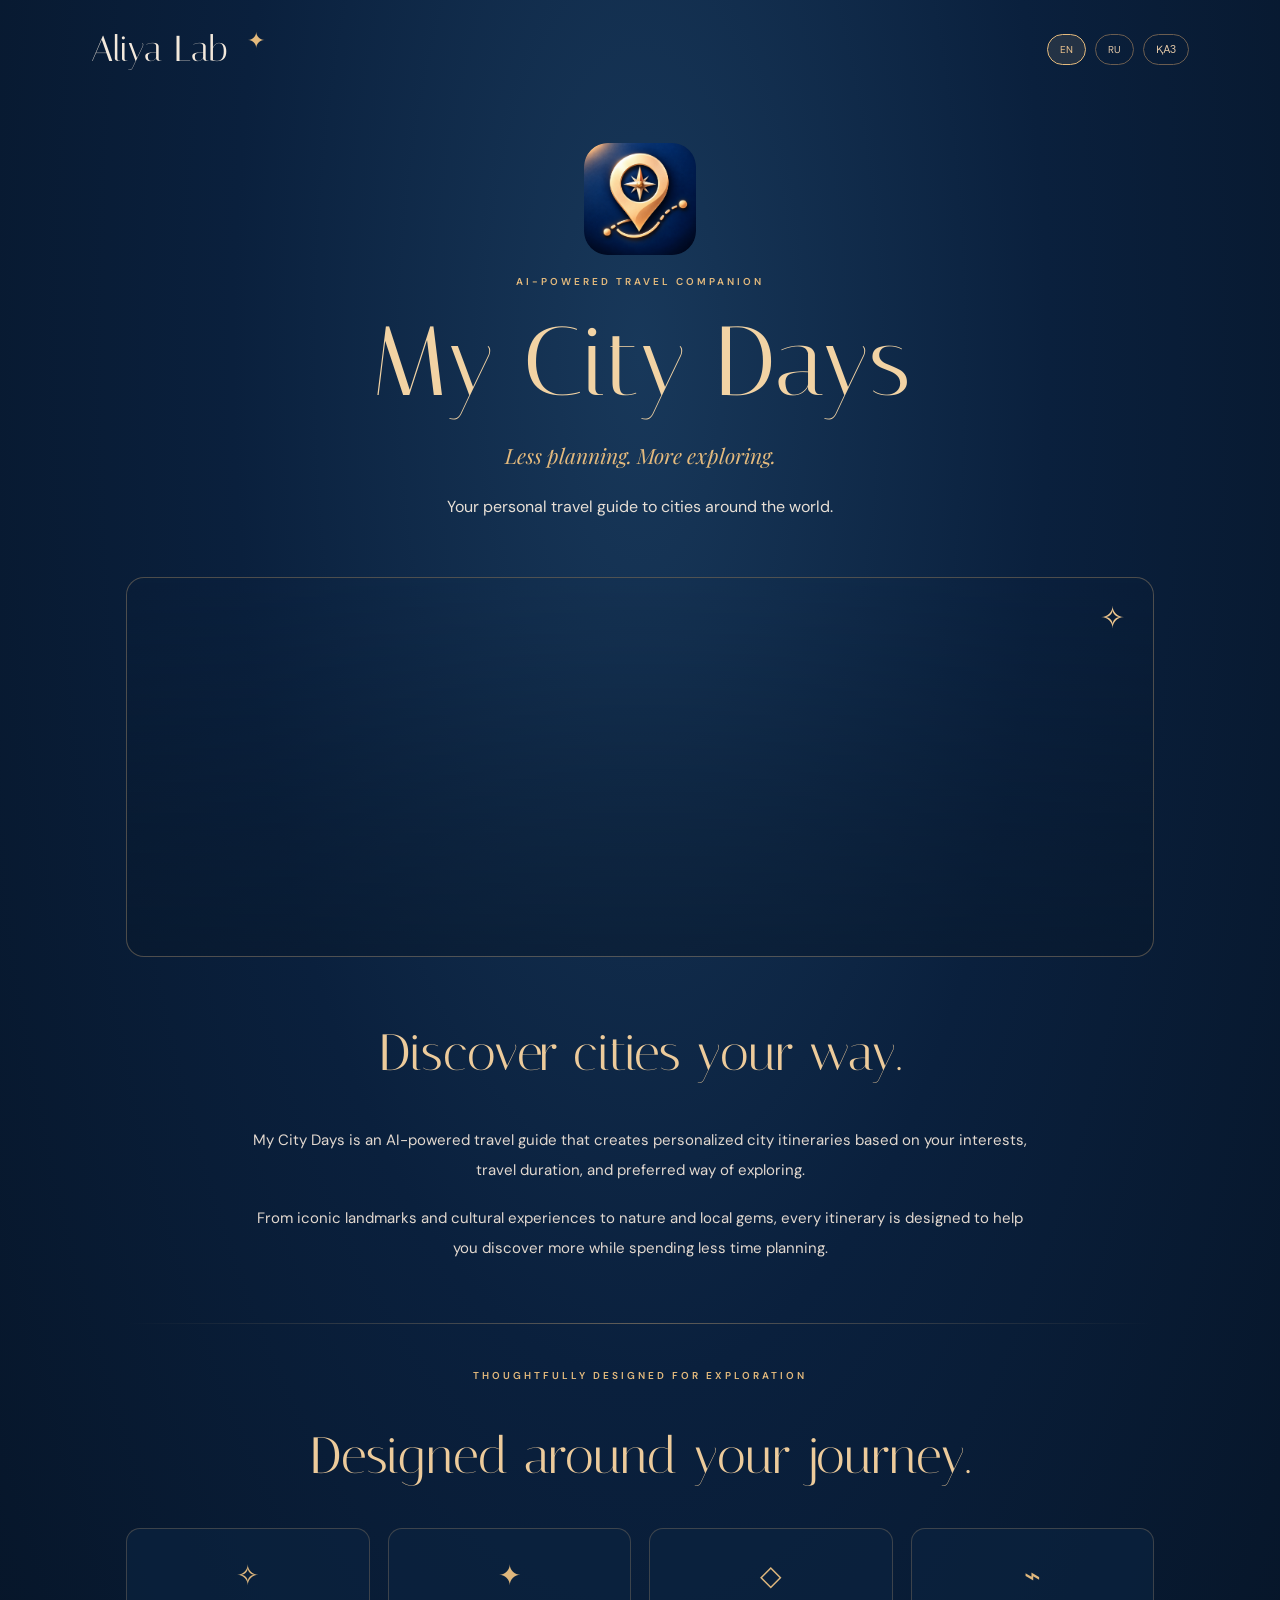
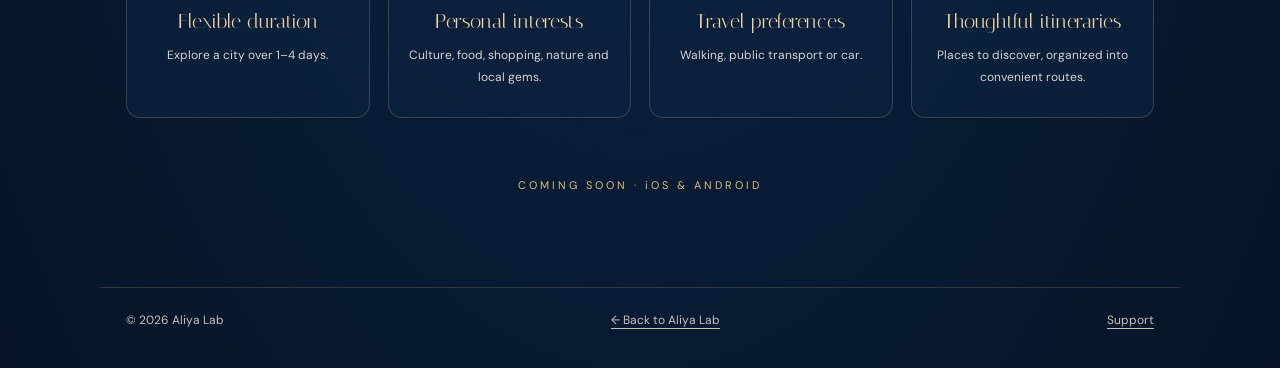
==== my-city-days.html @ 2dbbb1a2 "Add files via upload" ====
<!doctype html>
<html lang="en">
<head>
<meta charset="utf-8"><meta name="viewport" content="width=device-width,initial-scale=1">
<meta name="theme-color" content="#07182e">
<meta name="description" content="My City Days — AI-powered personalized travel guides to cities around the world. Less planning. More exploring.">
<title>My City Days — Aliya Lab</title>
<link rel="preconnect" href="https://fonts.googleapis.com"><link rel="preconnect" href="https://fonts.gstatic.com" crossorigin>
<link href="https://fonts.googleapis.com/css2?family=DM+Sans:wght@400;500;600&family=Italiana&family=Playfair+Display:ital,wght@0,400;1,400&display=swap" rel="stylesheet">
<link rel="stylesheet" href="styles.css">
<style>
body{background:#07182e;color:#f3e9dc}.mcd-shell{min-height:100vh;background:radial-gradient(ellipse at 50% 18%,#18385a 0%,#0a203d 45%,#061426 100%)}
.mcd-nav{max-width:1150px;margin:auto;padding:28px 26px;display:flex;align-items:center;justify-content:space-between;gap:20px}.mcd-nav .brand{font:36px 'Italiana',Georgia,serif}.mcd-nav .brand span{color:#e4ba7d}.mcd-nav .languages{display:flex;gap:9px}.mcd-nav button{color:#e4c8a7;background:transparent;border:1px solid #6b5d50;border-radius:20px;padding:8px 12px;cursor:pointer}.mcd-nav button[aria-pressed=true]{border-color:#e4ba7d;background:#d8b47d20}
.mcd-content{max-width:1080px;margin:auto;padding:25px 26px 95px}.mcd-hero{text-align:center;padding:20px 0 55px}.mcd-logo{display:block;width:112px;height:112px;object-fit:contain;margin:0 auto 20px;border-radius:24px}.mcd-eyebrow{font:600 10px 'DM Sans',sans-serif;letter-spacing:3px;color:#e4ba7d;text-transform:uppercase}.mcd-hero h1{font:clamp(54px,8vw,98px) 'Italiana',Georgia,serif;color:#f2d3a4;margin:16px 0 5px}.mcd-tagline{font:italic 21px 'Playfair Display',Georgia,serif;color:#e4ba7d}.mcd-subtitle{font-size:16px;color:#e7dfd6;line-height:1.8;margin:24px auto 0;max-width:650px}
.mcd-photo{height:clamp(230px,35vw,380px);border:1px solid #b69a7166;border-radius:18px;overflow:hidden;position:relative;background:linear-gradient(0deg,#08182b80,#0b203b10),url('https://images.unsplash.com/photo-1500534623283-312aade485b7?auto=format&fit=crop&w=1800&q=85') center 52%/cover no-repeat}.mcd-photo:after{content:'✧';position:absolute;right:28px;top:20px;color:#f1c88f;font-size:30px}
.mcd-intro{max-width:780px;margin:65px auto 60px;text-align:center}.mcd-intro h2,.mcd-features h2{font:clamp(34px,4vw,52px) 'Italiana',Georgia,serif;color:#edcb9b;font-weight:400}.mcd-intro p{font-size:15px;line-height:2;color:#e2d8cf;margin:18px 0}.mcd-rule{height:1px;background:linear-gradient(90deg,transparent,#c4a37577,transparent);margin:30px 0 45px}.mcd-features{text-align:center}.mcd-feature-grid{display:grid;grid-template-columns:repeat(4,minmax(0,1fr));gap:18px;margin-top:35px}.mcd-feature{border:1px solid #b99c714a;background:#0b2340aa;border-radius:14px;padding:28px 17px;min-height:190px}.mcd-symbol{color:#dfb77d;font-size:28px;margin-bottom:15px}.mcd-feature h3{font:20px 'Italiana',Georgia,serif;color:#f2d1a1;margin:0 0 12px}.mcd-feature p{font-size:12px;line-height:1.8;color:#d8d1cc;margin:0}.mcd-soon{text-align:center;color:#e4ba7d;font-size:11px;letter-spacing:3px;margin:60px 0 0}.mcd-footer{border-top:1px solid #b99c713c;max-width:1080px;margin:auto;padding:24px 26px 40px;display:flex;gap:18px;justify-content:space-between;flex-wrap:wrap;color:#c9bfb5;font-size:12px}.mcd-footer a{text-decoration:underline;text-underline-offset:4px}
@media(max-width:800px){.mcd-feature-grid{grid-template-columns:repeat(2,minmax(0,1fr))}}@media(max-width:520px){.mcd-nav .brand{font-size:30px}.mcd-nav{padding:20px 17px}.mcd-nav button{padding:7px 9px;font-size:11px}.mcd-content{padding:16px 18px 65px}.mcd-hero{padding-bottom:35px}.mcd-photo{height:240px}.mcd-intro{margin:42px auto}.mcd-feature-grid{gap:12px}.mcd-feature{padding:22px 12px}.mcd-feature h3{font-size:18px}.mcd-logo{width:90px;height:90px}}
</style>
</head>
<body><div class="mcd-shell">
<header class="mcd-nav"><a class="brand" href="index.html">Aliya Lab <span>✦</span></a><div class="languages" aria-label="Language"><button type="button" data-lang="en">EN</button><button type="button" data-lang="ru">RU</button><button type="button" data-lang="kk">ҚАЗ</button></div></header>
<main class="mcd-content">
<section class="mcd-hero"><img class="mcd-logo" src="my-city-days-logo.png" alt="My City Days official app logo"><p class="mcd-eyebrow" data-mcd="label">AI-Powered Travel Companion</p><h1>My City Days</h1><p class="mcd-tagline" data-mcd="tagline">Less planning. More exploring.</p><p class="mcd-subtitle" data-mcd="subtitle">Your personal travel guide to cities around the world.</p></section>
<div class="mcd-photo" role="img" aria-label="Atmospheric travel landscape"></div>
<section class="mcd-intro"><h2 data-mcd="discover">Discover cities your way.</h2><p data-mcd="intro1">My City Days is an AI-powered travel guide that creates personalized city itineraries based on your interests, travel duration, and preferred way of exploring.</p><p data-mcd="intro2">From iconic landmarks and cultural experiences to nature and local gems, every itinerary is designed to help you discover more while spending less time planning.</p></section>
<div class="mcd-rule"></div>
<section class="mcd-features"><p class="mcd-eyebrow" data-mcd="details">Thoughtfully designed for exploration</p><h2 data-mcd="designed">Designed around your journey.</h2><div class="mcd-feature-grid">
<div class="mcd-feature"><div class="mcd-symbol">✧</div><h3 data-mcd="f1">Flexible duration</h3><p data-mcd="f1d">Explore a city over 1–4 days.</p></div>
<div class="mcd-feature"><div class="mcd-symbol">✦</div><h3 data-mcd="f2">Personal interests</h3><p data-mcd="f2d">Culture, food, shopping, nature and local gems.</p></div>
<div class="mcd-feature"><div class="mcd-symbol">◇</div><h3 data-mcd="f3">Travel preferences</h3><p data-mcd="f3d">Walking, public transport or car.</p></div>
<div class="mcd-feature"><div class="mcd-symbol">⌁</div><h3 data-mcd="f4">Thoughtful itineraries</h3><p data-mcd="f4d">Places to discover, organized into convenient routes.</p></div>
</div></section><p class="mcd-soon" data-mcd="soon">COMING SOON · iOS & ANDROID</p>
</main><footer class="mcd-footer"><span>© 2026 Aliya Lab</span><a href="index.html" data-mcd="back">← Back to Aliya Lab</a><a href="support.html" data-mcd="support">Support</a></footer></div>
<script>
const mcdTranslations={
en:{label:'AI-Powered Travel Companion',tagline:'Less planning. More exploring.',subtitle:'Your personal travel guide to cities around the world.',discover:'Discover cities your way.',intro1:'My City Days is an AI-powered travel guide that creates personalized city itineraries based on your interests, travel duration, and preferred way of exploring.',intro2:'From iconic landmarks and cultural experiences to nature and local gems, every itinerary is designed to help you discover more while spending less time planning.',details:'Thoughtfully designed for exploration',designed:'Designed around your journey.',f1:'Flexible duration',f1d:'Explore a city over 1–4 days.',f2:'Personal interests',f2d:'Culture, food, shopping, nature and local gems.',f3:'Travel preferences',f3d:'Walking, public transport or car.',f4:'Thoughtful itineraries',f4d:'Places to discover, organized into convenient routes.',soon:'COMING SOON · iOS & ANDROID',back:'← Back to Aliya Lab',support:'Support'},
ru:{label:'ИИ-помощник для путешествий',tagline:'Меньше планирования. Больше открытий.',subtitle:'Ваш персональный путеводитель по городам мира.',discover:'Открывайте города по-своему.',intro1:'My City Days — путеводитель на основе искусственного интеллекта, который создаёт персональные маршруты с учётом ваших интересов, продолжительности поездки и предпочтительного способа передвижения.',intro2:'От знаменитых достопримечательностей и культурных мест до природы и любимых уголков местных жителей — каждый маршрут помогает увидеть больше и тратить меньше времени на планирование.',details:'Продумано для новых открытий',designed:'Путешествие по вашим правилам.',f1:'Гибкая продолжительность',f1d:'Маршруты на 1–4 дня.',f2:'Ваши интересы',f2d:'Культура, еда, шопинг, природа и локальные находки.',f3:'Способ передвижения',f3d:'Пешком, на общественном транспорте или автомобиле.',f4:'Продуманные маршруты',f4d:'Интересные места, объединённые в удобные маршруты.',soon:'СКОРО · iOS И ANDROID',back:'← Назад в Aliya Lab',support:'Поддержка'},
kk:{label:'Жасанды интеллектке негізделген саяхат көмекшісі',tagline:'Аз жоспарлау. Көбірек жаңалық ашу.',subtitle:'Әлем қалаларына арналған жеке саяхат нұсқаулығыңыз.',discover:'Қалаларды өз қалауыңызша ашыңыз.',intro1:'My City Days — қызығушылықтарыңызға, сапар ұзақтығына және қозғалу тәсіліне қарай жеке қала маршруттарын құрастыратын жасанды интеллектке негізделген саяхат нұсқаулығы.',intro2:'Танымал көрікті жерлер мен мәдени орындардан бастап табиғат пен жергілікті тұрғындар жақсы көретін ерекше мекендерге дейін — әр маршрут жоспарлауға аз уақыт жұмсап, көбірек әсер алуға көмектеседі.',details:'Жаңа әсерлер үшін ойластырылған',designed:'Саяхатыңызға бейімделген.',f1:'Икемді ұзақтық',f1d:'1–4 күндік қала маршруттары.',f2:'Жеке қызығушылықтар',f2d:'Мәдениет, тағам, сауда, табиғат және ерекше жерлер.',f3:'Қозғалу тәсілі',f3d:'Жаяу, қоғамдық көлікпен немесе автокөлікпен.',f4:'Ойластырылған маршруттар',f4d:'Көруге тұрарлық орындар ыңғайлы маршруттарға біріктіріледі.',soon:'ЖАҚЫНДА · iOS ЖӘНЕ ANDROID',back:'← Aliya Lab сайтына оралу',support:'Қолдау'}};
function mcdSetLanguage(lang){const d=mcdTranslations[lang]||mcdTranslations.en;document.documentElement.lang=lang;document.querySelectorAll('[data-mcd]').forEach(e=>{if(d[e.dataset.mcd])e.textContent=d[e.dataset.mcd]});document.querySelectorAll('[data-lang]').forEach(b=>b.setAttribute('aria-pressed',String(b.dataset.lang===lang)));try{localStorage.setItem('Aliya-language',lang)}catch(e){}}
document.querySelectorAll('[data-lang]').forEach(b=>b.addEventListener('click',()=>mcdSetLanguage(b.dataset.lang)));let lang='en';try{lang=localStorage.getItem('Aliya-language')||'en'}catch(e){}mcdSetLanguage(lang);
</script>
</body></html>
---- styles.css ----
*{box-sizing:border-box}html{scroll-behavior:smooth}body{margin:0;background:#071422;color:#eedac4;font-family:"DM Sans",sans-serif}a{color:inherit;text-decoration:none}button{font:inherit}.stage{min-height:100vh;background:radial-gradient(ellipse at 52% 54%,#1d3550 0%,#0b1a2b 50%,#061321 90%);position:relative;overflow:hidden}.stage:after{content:"";position:absolute;left:0;right:0;bottom:0;height:240px;background:linear-gradient(0deg,rgba(5,15,26,.25),rgba(5,15,26,.06)),url('ocean.jpg') center bottom/cover no-repeat;pointer-events:none;opacity:.85}.site-header,main,footer{position:relative;z-index:2}.site-header{max-width:1480px;margin:auto;padding:30px 5.4% 10px;display:flex;justify-content:space-between;align-items:center;gap:20px}.brand{font:42px 'Italiana',Georgia,serif;white-space:nowrap}.brand span{color:#d9aa77;font:22px Georgia,serif;vertical-align:top;padding-left:8px}.site-header nav{display:flex;gap:55px}.site-header nav a{font-size:14px;color:#e9d8c8}.header-right{display:flex;align-items:center;gap:19px}.header-right small{font-size:9px;letter-spacing:3px;line-height:1.8;color:#cbb7a7}.header-right i{font:28px Georgia;color:#e5b781;border-left:1px solid #8d7d72;padding-left:20px}.languages{display:flex;gap:7px}.languages button{background:transparent;border:0;color:#cdbfb5;cursor:pointer;font-size:10px;padding:5px}.languages button[aria-pressed=true]{color:#efc58f;border-bottom:1px solid #efc58f}.hero{position:relative;min-height:350px;display:grid;place-items:center;text-align:center;padding:60px 24px 35px}.hero-copy{position:relative;z-index:2}.eyebrow{font-size:10px;letter-spacing:4px;text-transform:uppercase;color:#d8ad81}.hero h1{font:clamp(43px,5.2vw,75px)/1.1 'Italiana',Georgia,serif;margin:22px auto 22px;max-width:950px}.hero h1 em{font-family:'Playfair Display',Georgia,serif;font-size:.78em;font-weight:400}.hero-lead{font-size:13px;letter-spacing:5px;color:#e0d3c9}.sky{position:absolute;inset:0;pointer-events:none;background-image:radial-gradient(#eed5b9 0.7px,transparent 1px),radial-gradient(#dfc6a9 0.6px,transparent 1px);background-size:157px 103px,227px 151px;background-position:12px 33px,86px 12px;opacity:.8}.moon{position:absolute;left:19%;top:0;width:135px;height:195px;border-left:2px solid #e7b779;border-radius:50%;transform:rotate(18deg);filter:drop-shadow(0 0 8px #e9a76b)}.star{position:absolute;color:#e9bd85;font:25px Georgia}.s1{left:12%;top:50%}.s2{left:75%;top:16%}.s3{right:10%;top:54%}.s4{right:22%;top:37%}.s5{left:36%;top:13%}.trail{position:absolute;right:6%;bottom:2%;width:35%;height:100px;border-top:1px solid #bb936f;border-radius:50%;transform:rotate(-14deg)}.projects{max-width:1480px;margin:auto;padding:20px 5.1% 100px}.project-grid{display:grid;grid-template-columns:repeat(3,minmax(0,1fr));gap:20px}.project-card{min-height:325px;border:1px solid rgba(231,202,175,.27);border-radius:15px;background:linear-gradient(130deg,rgba(6,20,33,.94),rgba(15,34,52,.8));display:flex;overflow:hidden;box-shadow:0 15px 40px rgba(0,0,0,.14)}.project-text{padding:34px 25px;flex:1;min-width:0;position:relative}.project-card .eyebrow{letter-spacing:3px;font-size:9px}.project-card h2{font:clamp(27px,2.7vw,42px) 'Italiana',Georgia,serif;margin:20px 0 9px}.tagline{font:17px Georgia,serif;color:#f2dac1}.desc{font-size:13px;line-height:1.8;color:#c3c5ca;margin-top:24px}.circle-link{display:grid;place-items:center;border:1px solid #d9a874;border-radius:50%;width:44px;height:44px;margin-top:20px}.visual{width:35%;margin:7px 7px 7px 0;border-radius:12px;display:flex;flex-direction:column;align-items:center;justify-content:center;background:radial-gradient(circle at 50% 24%,#c99b6d,#365b77 40%,#091b30 84%);text-align:center}.city-monogram{font:32px/1.08 'Italiana',Georgia,serif;color:#f8e3c9;text-shadow:0 2px 12px #071422}.city-monogram span{font-size:20px;letter-spacing:3px}.visual-caption{font-size:8px;text-transform:uppercase;letter-spacing:2px;margin-top:28px}.secret{background:linear-gradient(135deg,rgba(9,24,40,.94),rgba(29,52,71,.8))}.secret .tagline{color:#cdbfb4}.card-spark{position:absolute;bottom:25px;right:30px;font-size:54px;color:#c8a07b;opacity:.5}.about{max-width:760px;margin:20px auto 150px;text-align:center;padding:55px 25px;border-top:1px solid rgba(215,178,140,.28)}.about h2{font:44px 'Italiana',Georgia,serif}.about p:last-child{font-size:15px;line-height:1.8;color:#d0c5bf}footer{max-width:1480px;margin:auto;padding:20px 5.4% 35px;display:flex;justify-content:space-between;align-items:center;gap:20px;color:#d1c3b6;font-size:11px}footer div{display:flex;gap:18px}footer strong{font:28px 'Italiana',Georgia,serif;font-weight:400}a:hover{color:#f4c68d}a:focus-visible,button:focus-visible{outline:2px solid #edbd83;outline-offset:3px}@media(max-width:950px){.site-header nav{gap:18px}.header-right small,.header-right i{display:none}.project-grid{grid-template-columns:1fr}.project-card{min-height:230px}.visual{width:32%}.projects{padding-bottom:40px}.about{margin-bottom:100px}}@media(max-width:620px){.site-header{padding:24px 6%;flex-wrap:wrap}.brand{font-size:35px}.site-header nav{order:3;width:100%;justify-content:center;padding-top:15px}.hero{min-height:320px;padding:55px 20px}.hero h1{font-size:45px}.hero-lead{font-size:11px;letter-spacing:2px;line-height:1.8}.moon{left:7%;width:80px;height:135px}.project-card h2{font-size:34px}.visual{width:34%}.project-text{padding:26px 19px}.about h2{font-size:36px}footer{flex-wrap:wrap}footer strong{display:none}}
.city-visual{background:#07172c;overflow:hidden;position:relative}.city-app-logo{width:100%;height:100%;object-fit:contain;border-radius:12px}.city-visual .visual-caption{position:absolute;bottom:8px;left:8px;right:8px;margin:0;padding:5px 3px;background:rgba(5,16,31,.78);border-radius:5px;color:#fff}

/* Clean app icon: transparent corners and seamless navy presentation */
.city-app-logo{display:block;width:100%;height:100%;object-fit:contain;border-radius:0;filter:none}
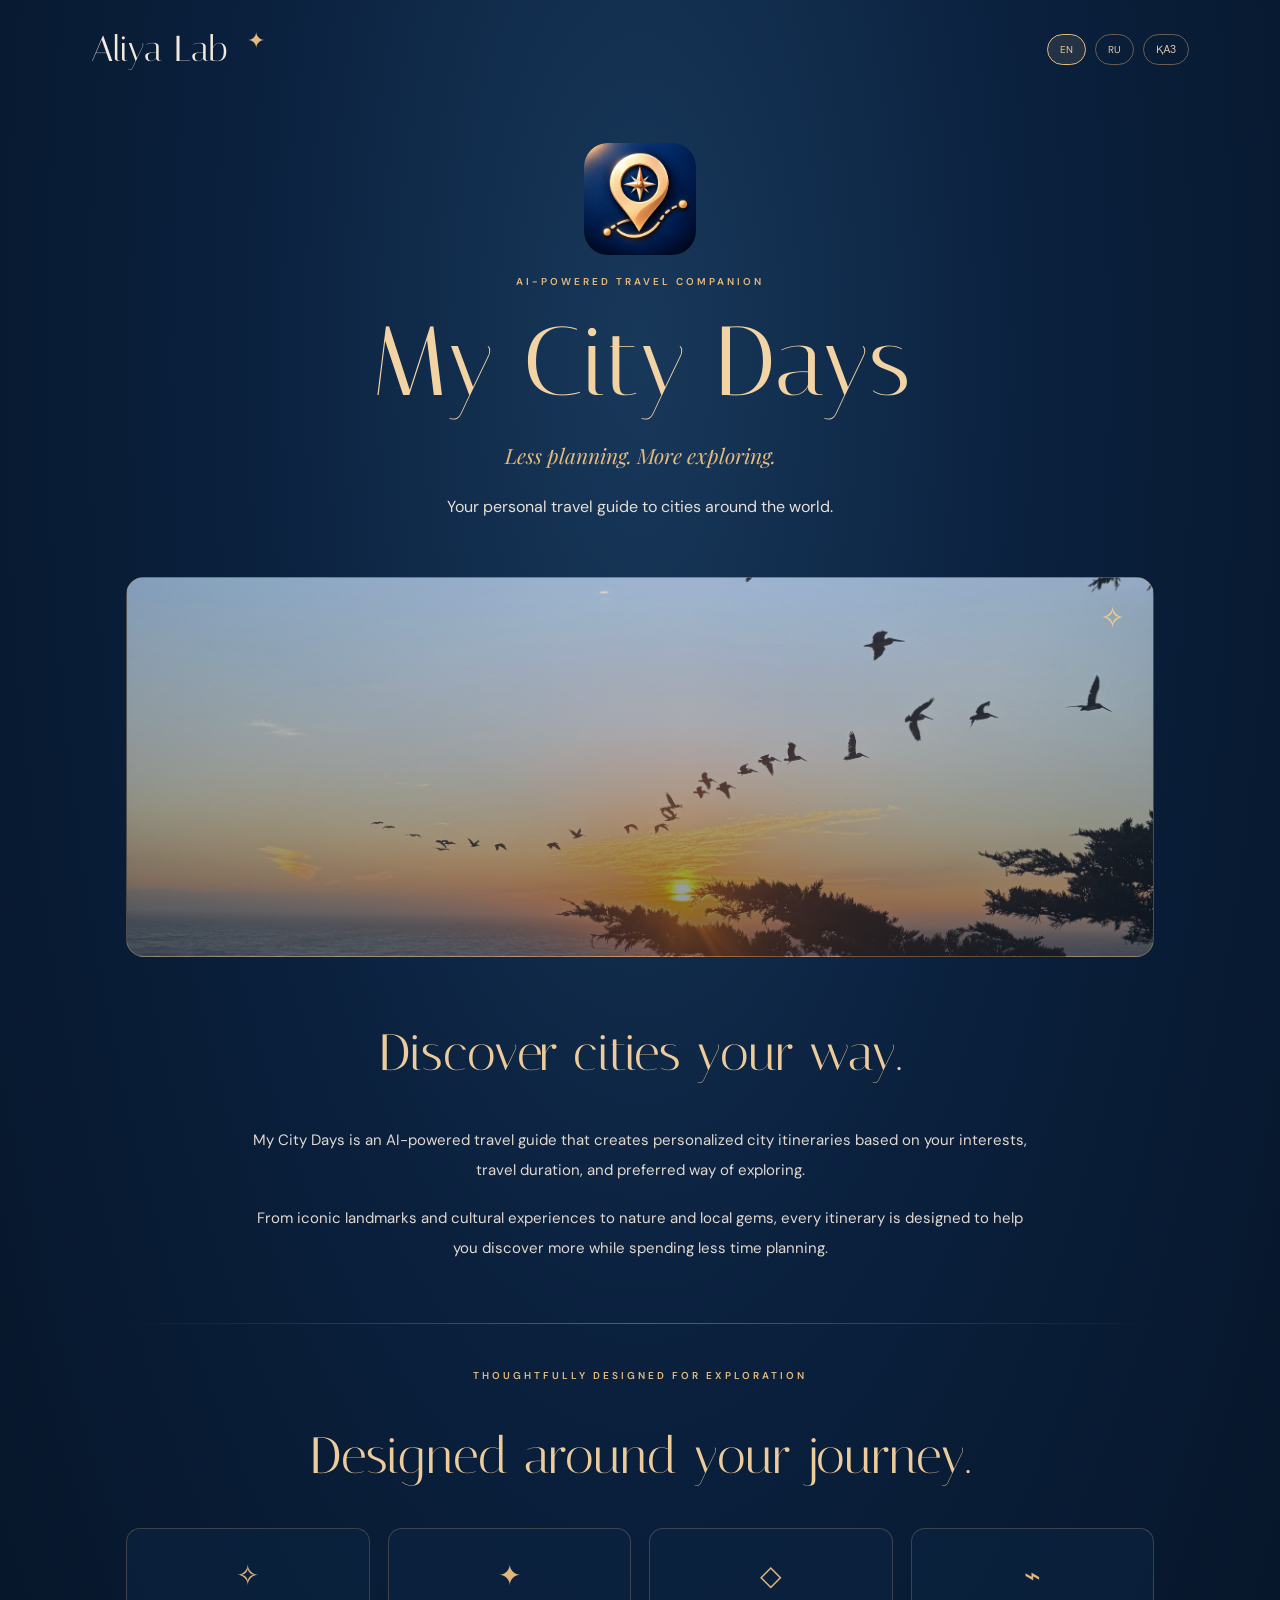
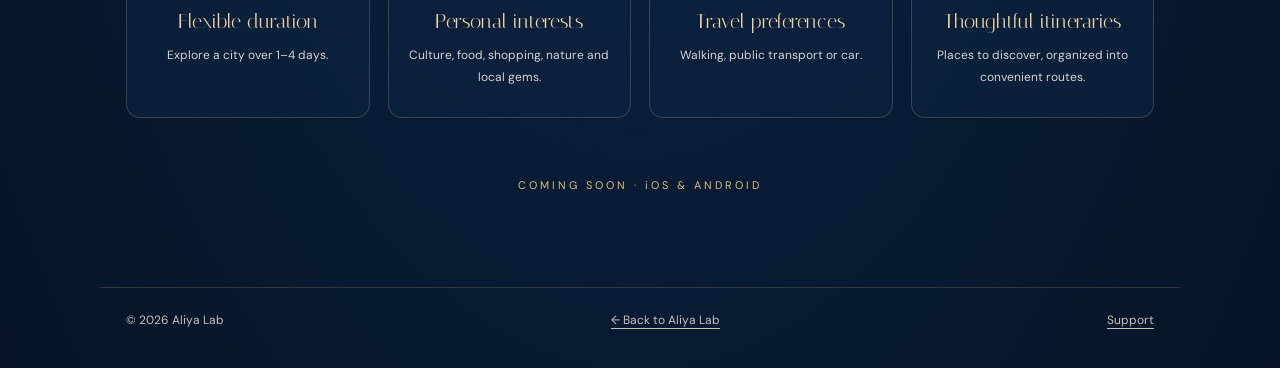
==== commit 684a8449: "Update my-city-days.html" ====
--- a/my-city-days.html
+++ b/my-city-days.html
@@ -12,7 +12,7 @@
 body{background:#07182e;color:#f3e9dc}.mcd-shell{min-height:100vh;background:radial-gradient(ellipse at 50% 18%,#18385a 0%,#0a203d 45%,#061426 100%)}
 .mcd-nav{max-width:1150px;margin:auto;padding:28px 26px;display:flex;align-items:center;justify-content:space-between;gap:20px}.mcd-nav .brand{font:36px 'Italiana',Georgia,serif}.mcd-nav .brand span{color:#e4ba7d}.mcd-nav .languages{display:flex;gap:9px}.mcd-nav button{color:#e4c8a7;background:transparent;border:1px solid #6b5d50;border-radius:20px;padding:8px 12px;cursor:pointer}.mcd-nav button[aria-pressed=true]{border-color:#e4ba7d;background:#d8b47d20}
 .mcd-content{max-width:1080px;margin:auto;padding:25px 26px 95px}.mcd-hero{text-align:center;padding:20px 0 55px}.mcd-logo{display:block;width:112px;height:112px;object-fit:contain;margin:0 auto 20px;border-radius:24px}.mcd-eyebrow{font:600 10px 'DM Sans',sans-serif;letter-spacing:3px;color:#e4ba7d;text-transform:uppercase}.mcd-hero h1{font:clamp(54px,8vw,98px) 'Italiana',Georgia,serif;color:#f2d3a4;margin:16px 0 5px}.mcd-tagline{font:italic 21px 'Playfair Display',Georgia,serif;color:#e4ba7d}.mcd-subtitle{font-size:16px;color:#e7dfd6;line-height:1.8;margin:24px auto 0;max-width:650px}
-.mcd-photo{height:clamp(230px,35vw,380px);border:1px solid #b69a7166;border-radius:18px;overflow:hidden;position:relative;background:linear-gradient(0deg,#08182b80,#0b203b10),url('https://images.unsplash.com/photo-1500534623283-312aade485b7?auto=format&fit=crop&w=1800&q=85') center 52%/cover no-repeat}.mcd-photo:after{content:'✧';position:absolute;right:28px;top:20px;color:#f1c88f;font-size:30px}
+.mcd-photo{height:clamp(230px,35vw,380px);border:1px solid #b69a7166;border-radius:18px;overflow:hidden;position:relative;background:linear-gradient(0deg,#08182b80,#0b203b10),url('my-city-days-sunset.JPG') center 52%/cover no-repeat}.mcd-photo:after{content:'✧';position:absolute;right:28px;top:20px;color:#f1c88f;font-size:30px}
 .mcd-intro{max-width:780px;margin:65px auto 60px;text-align:center}.mcd-intro h2,.mcd-features h2{font:clamp(34px,4vw,52px) 'Italiana',Georgia,serif;color:#edcb9b;font-weight:400}.mcd-intro p{font-size:15px;line-height:2;color:#e2d8cf;margin:18px 0}.mcd-rule{height:1px;background:linear-gradient(90deg,transparent,#c4a37577,transparent);margin:30px 0 45px}.mcd-features{text-align:center}.mcd-feature-grid{display:grid;grid-template-columns:repeat(4,minmax(0,1fr));gap:18px;margin-top:35px}.mcd-feature{border:1px solid #b99c714a;background:#0b2340aa;border-radius:14px;padding:28px 17px;min-height:190px}.mcd-symbol{color:#dfb77d;font-size:28px;margin-bottom:15px}.mcd-feature h3{font:20px 'Italiana',Georgia,serif;color:#f2d1a1;margin:0 0 12px}.mcd-feature p{font-size:12px;line-height:1.8;color:#d8d1cc;margin:0}.mcd-soon{text-align:center;color:#e4ba7d;font-size:11px;letter-spacing:3px;margin:60px 0 0}.mcd-footer{border-top:1px solid #b99c713c;max-width:1080px;margin:auto;padding:24px 26px 40px;display:flex;gap:18px;justify-content:space-between;flex-wrap:wrap;color:#c9bfb5;font-size:12px}.mcd-footer a{text-decoration:underline;text-underline-offset:4px}
 @media(max-width:800px){.mcd-feature-grid{grid-template-columns:repeat(2,minmax(0,1fr))}}@media(max-width:520px){.mcd-nav .brand{font-size:30px}.mcd-nav{padding:20px 17px}.mcd-nav button{padding:7px 9px;font-size:11px}.mcd-content{padding:16px 18px 65px}.mcd-hero{padding-bottom:35px}.mcd-photo{height:240px}.mcd-intro{margin:42px auto}.mcd-feature-grid{gap:12px}.mcd-feature{padding:22px 12px}.mcd-feature h3{font-size:18px}.mcd-logo{width:90px;height:90px}}
 </style>
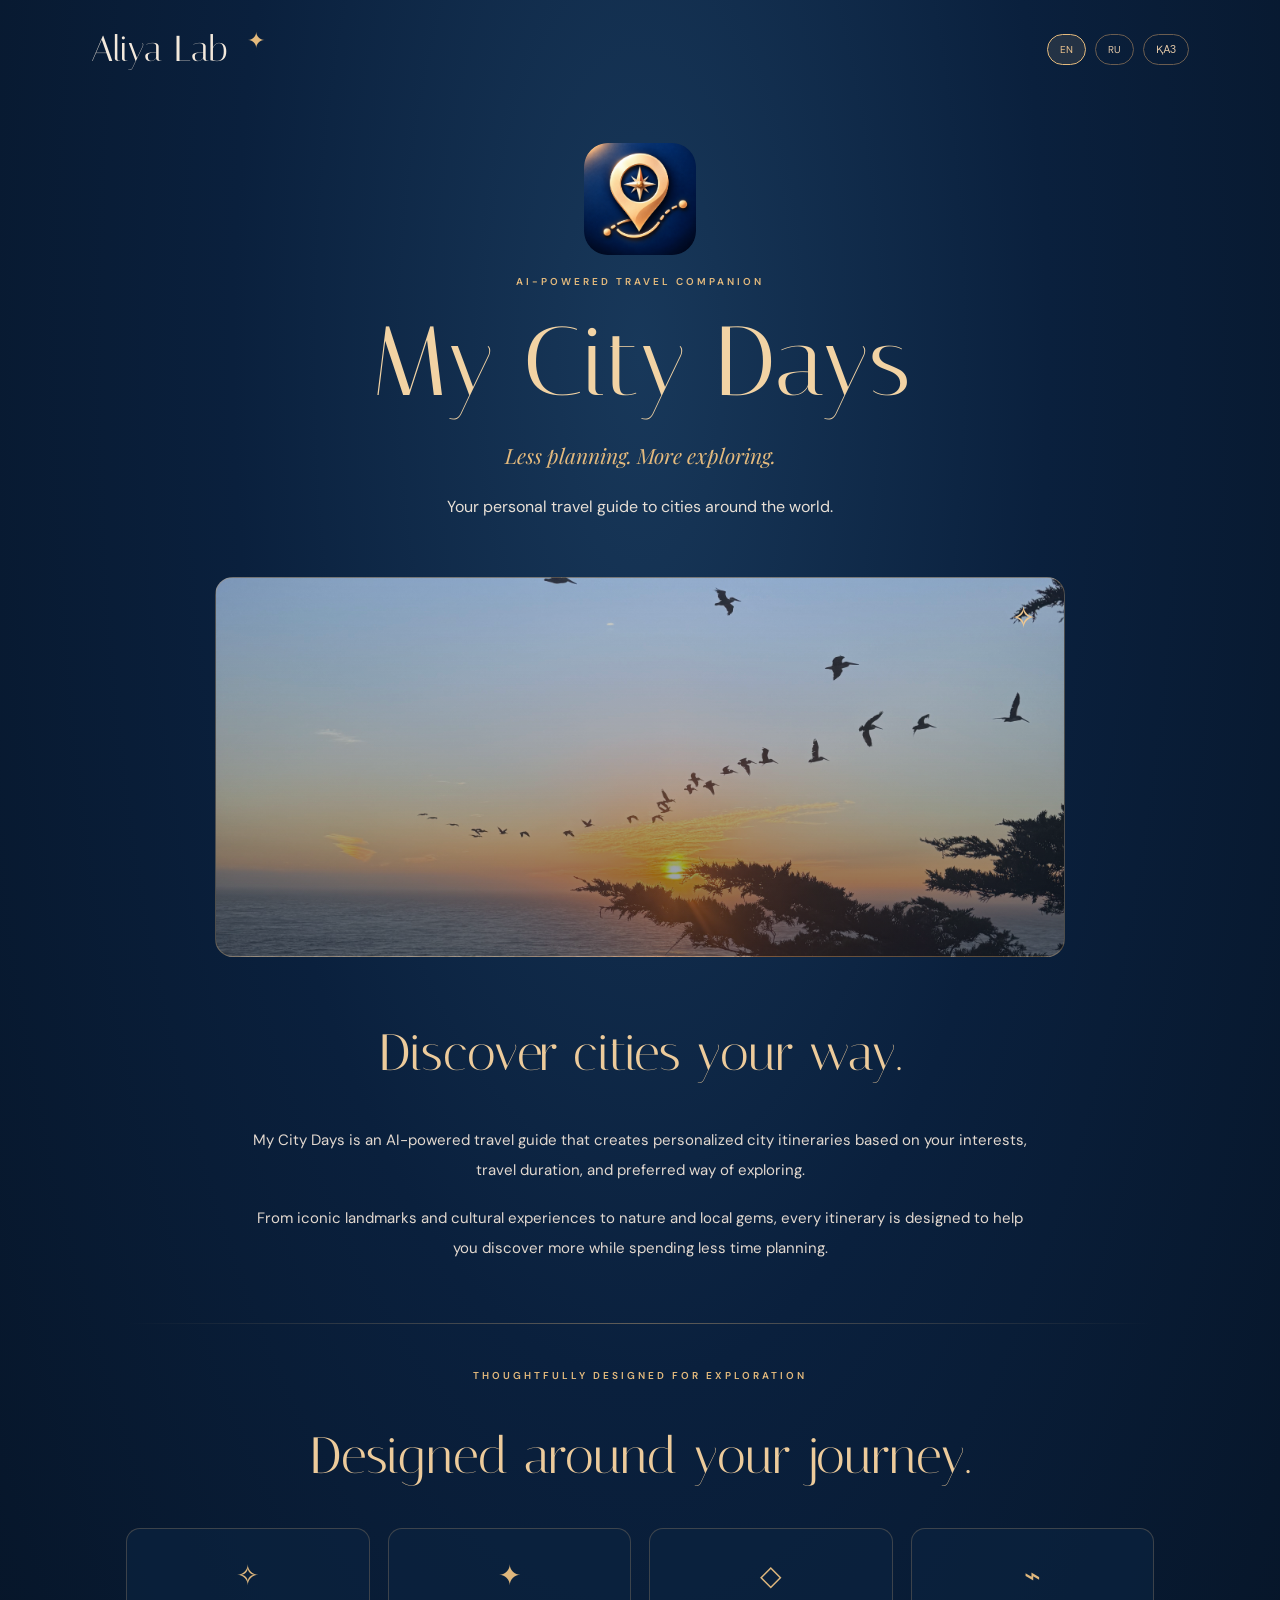
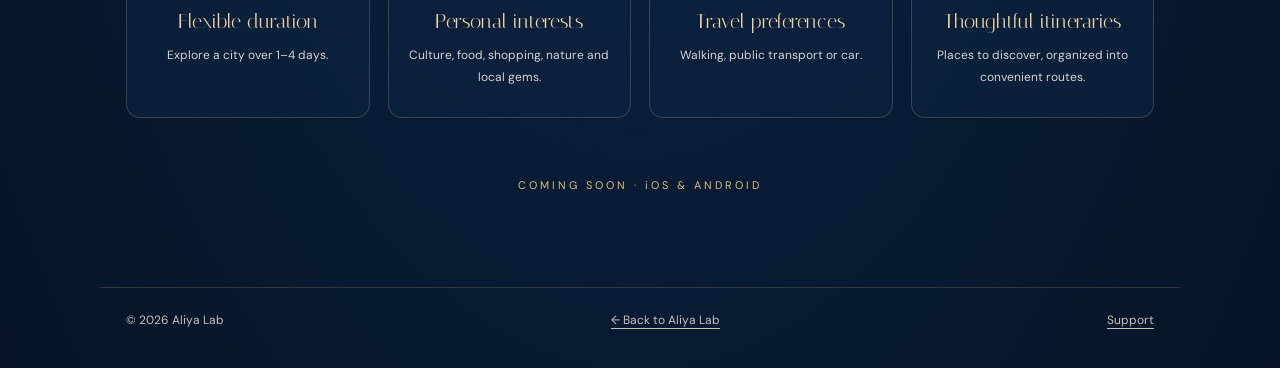
==== commit 17b0913c: "Update my-city-days.html" ====
--- a/my-city-days.html
+++ b/my-city-days.html
@@ -12,7 +12,7 @@
 body{background:#07182e;color:#f3e9dc}.mcd-shell{min-height:100vh;background:radial-gradient(ellipse at 50% 18%,#18385a 0%,#0a203d 45%,#061426 100%)}
 .mcd-nav{max-width:1150px;margin:auto;padding:28px 26px;display:flex;align-items:center;justify-content:space-between;gap:20px}.mcd-nav .brand{font:36px 'Italiana',Georgia,serif}.mcd-nav .brand span{color:#e4ba7d}.mcd-nav .languages{display:flex;gap:9px}.mcd-nav button{color:#e4c8a7;background:transparent;border:1px solid #6b5d50;border-radius:20px;padding:8px 12px;cursor:pointer}.mcd-nav button[aria-pressed=true]{border-color:#e4ba7d;background:#d8b47d20}
 .mcd-content{max-width:1080px;margin:auto;padding:25px 26px 95px}.mcd-hero{text-align:center;padding:20px 0 55px}.mcd-logo{display:block;width:112px;height:112px;object-fit:contain;margin:0 auto 20px;border-radius:24px}.mcd-eyebrow{font:600 10px 'DM Sans',sans-serif;letter-spacing:3px;color:#e4ba7d;text-transform:uppercase}.mcd-hero h1{font:clamp(54px,8vw,98px) 'Italiana',Georgia,serif;color:#f2d3a4;margin:16px 0 5px}.mcd-tagline{font:italic 21px 'Playfair Display',Georgia,serif;color:#e4ba7d}.mcd-subtitle{font-size:16px;color:#e7dfd6;line-height:1.8;margin:24px auto 0;max-width:650px}
-.mcd-photo{height:clamp(230px,35vw,380px);border:1px solid #b69a7166;border-radius:18px;overflow:hidden;position:relative;background:linear-gradient(0deg,#08182b80,#0b203b10),url('my-city-days-sunset.JPG') center 52%/cover no-repeat}.mcd-photo:after{content:'✧';position:absolute;right:28px;top:20px;color:#f1c88f;font-size:30px}
+.mcd-photo{max-width:850px;margin:0 auto;height:clamp(230px,35vw,380px);border:1px solid #b69a7166;border-radius:18px;overflow:hidden;position:relative;background:linear-gradient(0deg,#08182b80,#0b203b10),url('my-city-days-sunset.JPG') center 52%/cover no-repeat}.mcd-photo:after{content:'✧';position:absolute;right:28px;top:20px;color:#f1c88f;font-size:30px}
 .mcd-intro{max-width:780px;margin:65px auto 60px;text-align:center}.mcd-intro h2,.mcd-features h2{font:clamp(34px,4vw,52px) 'Italiana',Georgia,serif;color:#edcb9b;font-weight:400}.mcd-intro p{font-size:15px;line-height:2;color:#e2d8cf;margin:18px 0}.mcd-rule{height:1px;background:linear-gradient(90deg,transparent,#c4a37577,transparent);margin:30px 0 45px}.mcd-features{text-align:center}.mcd-feature-grid{display:grid;grid-template-columns:repeat(4,minmax(0,1fr));gap:18px;margin-top:35px}.mcd-feature{border:1px solid #b99c714a;background:#0b2340aa;border-radius:14px;padding:28px 17px;min-height:190px}.mcd-symbol{color:#dfb77d;font-size:28px;margin-bottom:15px}.mcd-feature h3{font:20px 'Italiana',Georgia,serif;color:#f2d1a1;margin:0 0 12px}.mcd-feature p{font-size:12px;line-height:1.8;color:#d8d1cc;margin:0}.mcd-soon{text-align:center;color:#e4ba7d;font-size:11px;letter-spacing:3px;margin:60px 0 0}.mcd-footer{border-top:1px solid #b99c713c;max-width:1080px;margin:auto;padding:24px 26px 40px;display:flex;gap:18px;justify-content:space-between;flex-wrap:wrap;color:#c9bfb5;font-size:12px}.mcd-footer a{text-decoration:underline;text-underline-offset:4px}
 @media(max-width:800px){.mcd-feature-grid{grid-template-columns:repeat(2,minmax(0,1fr))}}@media(max-width:520px){.mcd-nav .brand{font-size:30px}.mcd-nav{padding:20px 17px}.mcd-nav button{padding:7px 9px;font-size:11px}.mcd-content{padding:16px 18px 65px}.mcd-hero{padding-bottom:35px}.mcd-photo{height:240px}.mcd-intro{margin:42px auto}.mcd-feature-grid{gap:12px}.mcd-feature{padding:22px 12px}.mcd-feature h3{font-size:18px}.mcd-logo{width:90px;height:90px}}
 </style>
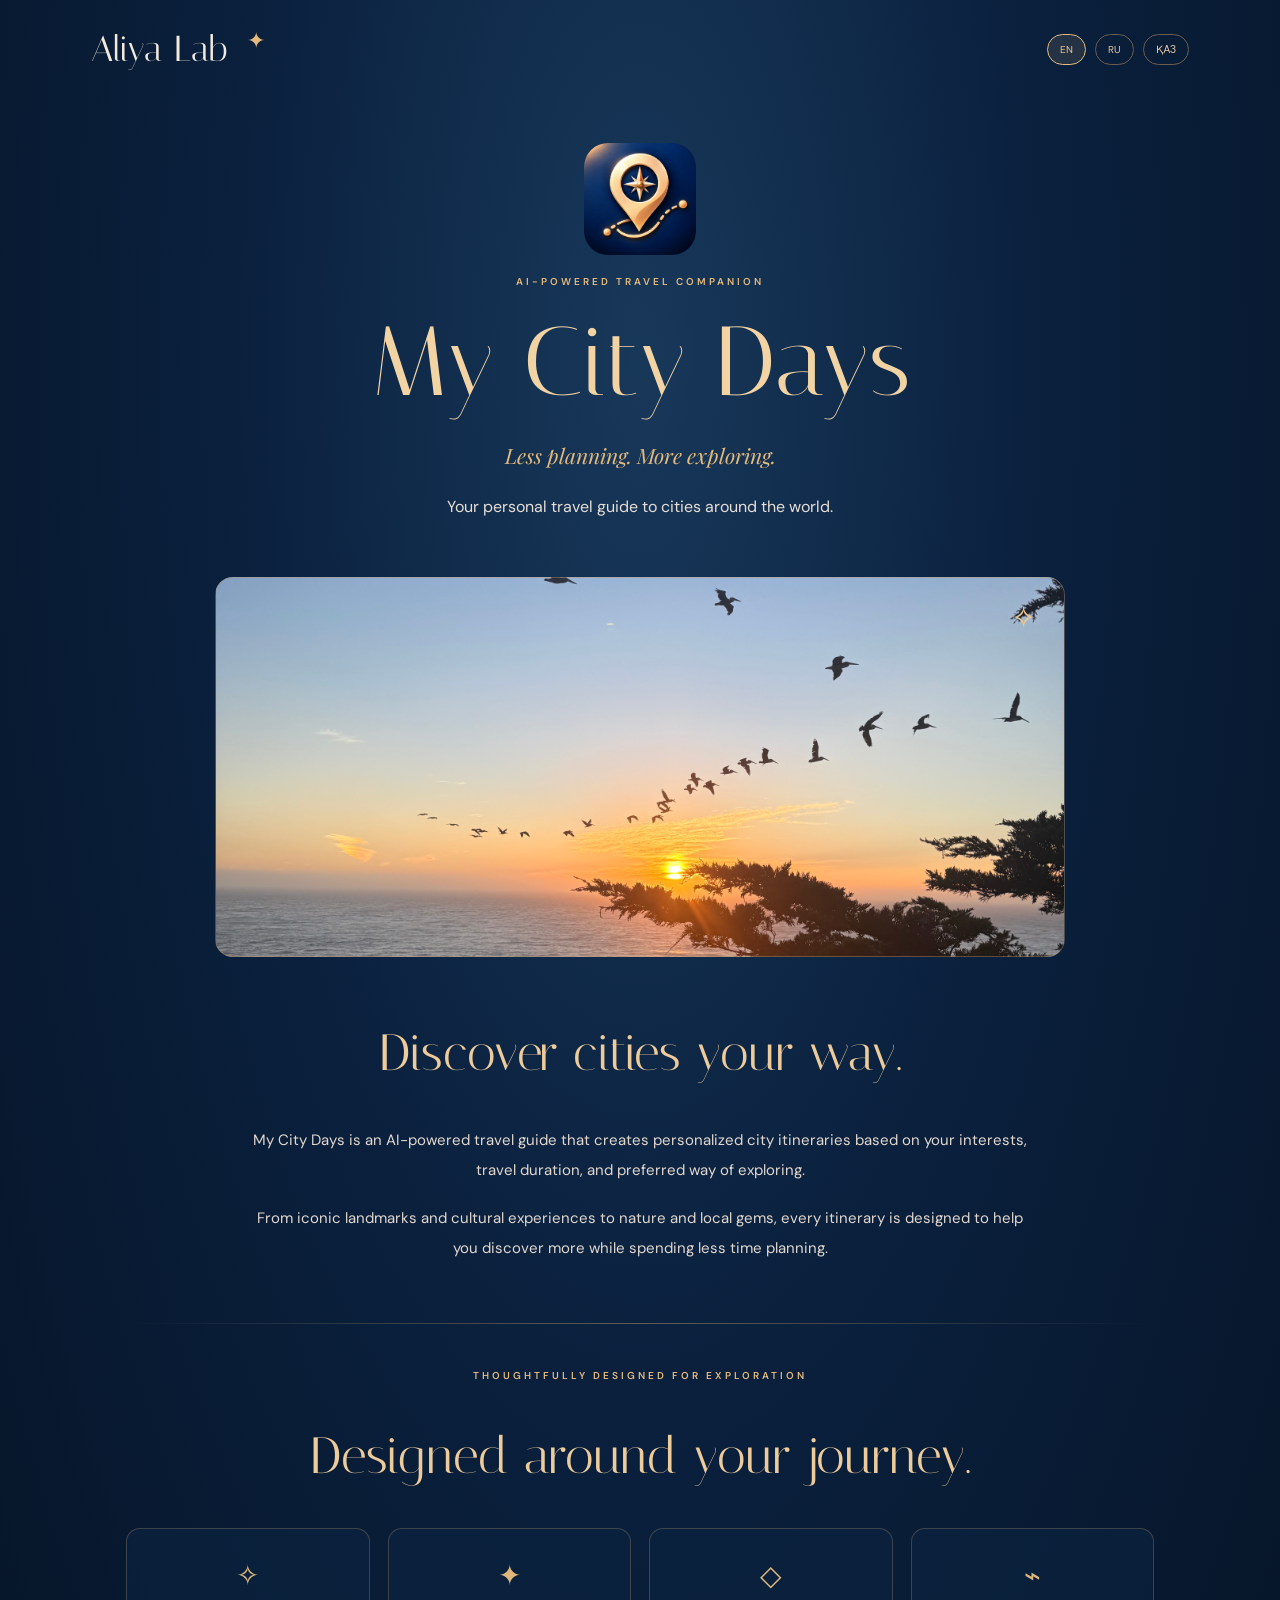
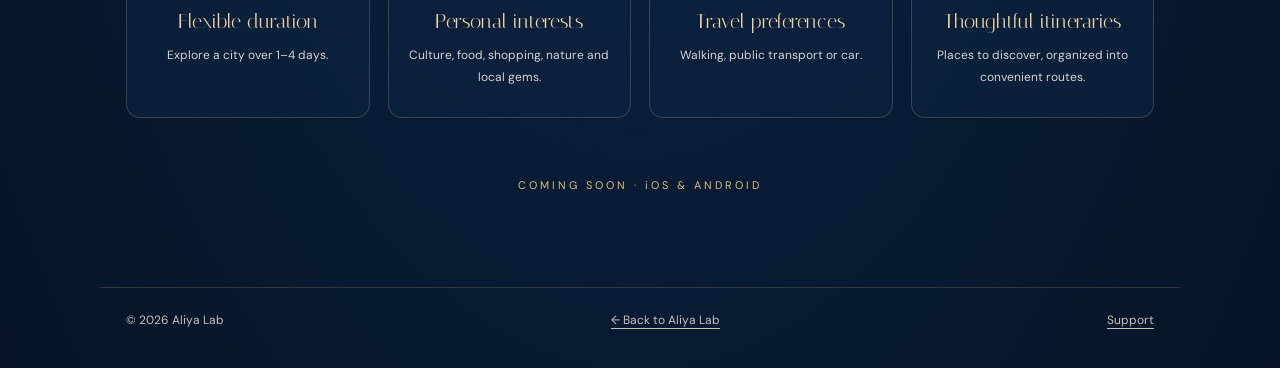
==== commit 3f0bc32e: "Update my-city-days.html" ====
--- a/my-city-days.html
+++ b/my-city-days.html
@@ -12,7 +12,7 @@
 body{background:#07182e;color:#f3e9dc}.mcd-shell{min-height:100vh;background:radial-gradient(ellipse at 50% 18%,#18385a 0%,#0a203d 45%,#061426 100%)}
 .mcd-nav{max-width:1150px;margin:auto;padding:28px 26px;display:flex;align-items:center;justify-content:space-between;gap:20px}.mcd-nav .brand{font:36px 'Italiana',Georgia,serif}.mcd-nav .brand span{color:#e4ba7d}.mcd-nav .languages{display:flex;gap:9px}.mcd-nav button{color:#e4c8a7;background:transparent;border:1px solid #6b5d50;border-radius:20px;padding:8px 12px;cursor:pointer}.mcd-nav button[aria-pressed=true]{border-color:#e4ba7d;background:#d8b47d20}
 .mcd-content{max-width:1080px;margin:auto;padding:25px 26px 95px}.mcd-hero{text-align:center;padding:20px 0 55px}.mcd-logo{display:block;width:112px;height:112px;object-fit:contain;margin:0 auto 20px;border-radius:24px}.mcd-eyebrow{font:600 10px 'DM Sans',sans-serif;letter-spacing:3px;color:#e4ba7d;text-transform:uppercase}.mcd-hero h1{font:clamp(54px,8vw,98px) 'Italiana',Georgia,serif;color:#f2d3a4;margin:16px 0 5px}.mcd-tagline{font:italic 21px 'Playfair Display',Georgia,serif;color:#e4ba7d}.mcd-subtitle{font-size:16px;color:#e7dfd6;line-height:1.8;margin:24px auto 0;max-width:650px}
-.mcd-photo{max-width:850px;margin:0 auto;height:clamp(230px,35vw,380px);border:1px solid #b69a7166;border-radius:18px;overflow:hidden;position:relative;background:linear-gradient(0deg,#08182b80,#0b203b10),url('my-city-days-sunset.JPG') center 52%/cover no-repeat}.mcd-photo:after{content:'✧';position:absolute;right:28px;top:20px;color:#f1c88f;font-size:30px}
+.mcd-photo{max-width:850px;margin:0 auto;height:clamp(230px,35vw,380px);border:1px solid #b69a7166;border-radius:18px;overflow:hidden;position:relative;background:url('my-city-days-sunset.JPG') center 52%/cover no-repeat}.mcd-photo:after{content:'✧';position:absolute;right:28px;top:20px;color:#f1c88f;font-size:30px}
 .mcd-intro{max-width:780px;margin:65px auto 60px;text-align:center}.mcd-intro h2,.mcd-features h2{font:clamp(34px,4vw,52px) 'Italiana',Georgia,serif;color:#edcb9b;font-weight:400}.mcd-intro p{font-size:15px;line-height:2;color:#e2d8cf;margin:18px 0}.mcd-rule{height:1px;background:linear-gradient(90deg,transparent,#c4a37577,transparent);margin:30px 0 45px}.mcd-features{text-align:center}.mcd-feature-grid{display:grid;grid-template-columns:repeat(4,minmax(0,1fr));gap:18px;margin-top:35px}.mcd-feature{border:1px solid #b99c714a;background:#0b2340aa;border-radius:14px;padding:28px 17px;min-height:190px}.mcd-symbol{color:#dfb77d;font-size:28px;margin-bottom:15px}.mcd-feature h3{font:20px 'Italiana',Georgia,serif;color:#f2d1a1;margin:0 0 12px}.mcd-feature p{font-size:12px;line-height:1.8;color:#d8d1cc;margin:0}.mcd-soon{text-align:center;color:#e4ba7d;font-size:11px;letter-spacing:3px;margin:60px 0 0}.mcd-footer{border-top:1px solid #b99c713c;max-width:1080px;margin:auto;padding:24px 26px 40px;display:flex;gap:18px;justify-content:space-between;flex-wrap:wrap;color:#c9bfb5;font-size:12px}.mcd-footer a{text-decoration:underline;text-underline-offset:4px}
 @media(max-width:800px){.mcd-feature-grid{grid-template-columns:repeat(2,minmax(0,1fr))}}@media(max-width:520px){.mcd-nav .brand{font-size:30px}.mcd-nav{padding:20px 17px}.mcd-nav button{padding:7px 9px;font-size:11px}.mcd-content{padding:16px 18px 65px}.mcd-hero{padding-bottom:35px}.mcd-photo{height:240px}.mcd-intro{margin:42px auto}.mcd-feature-grid{gap:12px}.mcd-feature{padding:22px 12px}.mcd-feature h3{font-size:18px}.mcd-logo{width:90px;height:90px}}
 </style>
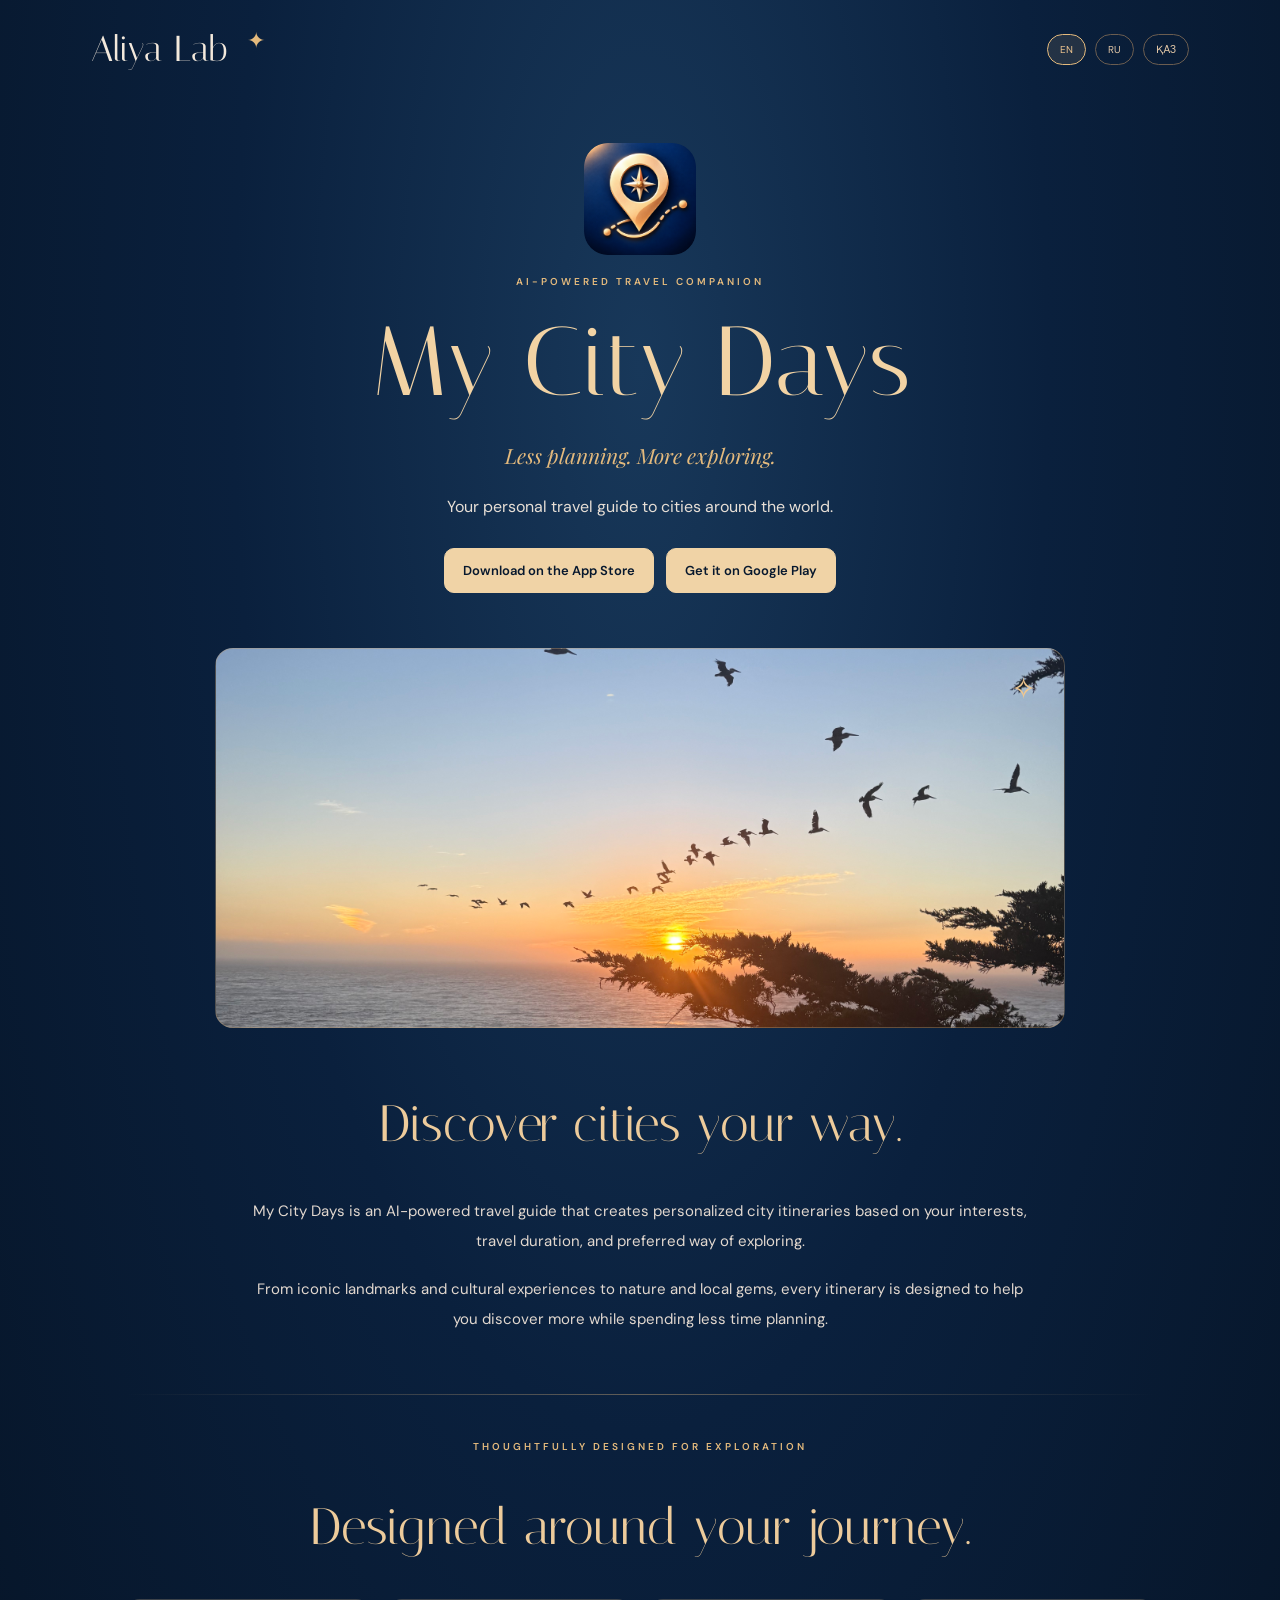
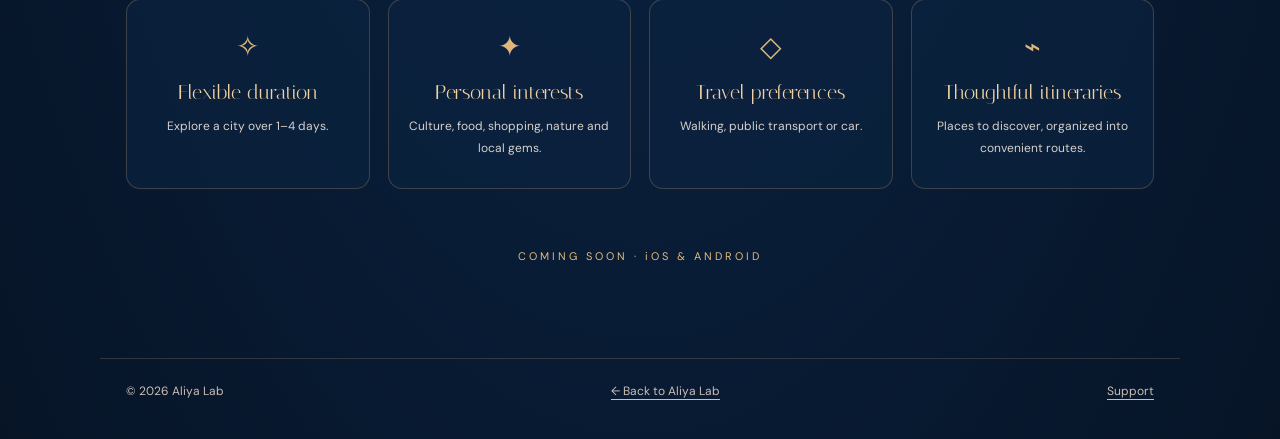
==== commit 91ee12e3: "Add localized iOS and Android download buttons to My City Days page" ====
--- a/my-city-days.html
+++ b/my-city-days.html
@@ -15,12 +15,13 @@
 .mcd-photo{max-width:850px;margin:0 auto;height:clamp(230px,35vw,380px);border:1px solid #b69a7166;border-radius:18px;overflow:hidden;position:relative;background:url('my-city-days-sunset.JPG') center 52%/cover no-repeat}.mcd-photo:after{content:'✧';position:absolute;right:28px;top:20px;color:#f1c88f;font-size:30px}
 .mcd-intro{max-width:780px;margin:65px auto 60px;text-align:center}.mcd-intro h2,.mcd-features h2{font:clamp(34px,4vw,52px) 'Italiana',Georgia,serif;color:#edcb9b;font-weight:400}.mcd-intro p{font-size:15px;line-height:2;color:#e2d8cf;margin:18px 0}.mcd-rule{height:1px;background:linear-gradient(90deg,transparent,#c4a37577,transparent);margin:30px 0 45px}.mcd-features{text-align:center}.mcd-feature-grid{display:grid;grid-template-columns:repeat(4,minmax(0,1fr));gap:18px;margin-top:35px}.mcd-feature{border:1px solid #b99c714a;background:#0b2340aa;border-radius:14px;padding:28px 17px;min-height:190px}.mcd-symbol{color:#dfb77d;font-size:28px;margin-bottom:15px}.mcd-feature h3{font:20px 'Italiana',Georgia,serif;color:#f2d1a1;margin:0 0 12px}.mcd-feature p{font-size:12px;line-height:1.8;color:#d8d1cc;margin:0}.mcd-soon{text-align:center;color:#e4ba7d;font-size:11px;letter-spacing:3px;margin:60px 0 0}.mcd-footer{border-top:1px solid #b99c713c;max-width:1080px;margin:auto;padding:24px 26px 40px;display:flex;gap:18px;justify-content:space-between;flex-wrap:wrap;color:#c9bfb5;font-size:12px}.mcd-footer a{text-decoration:underline;text-underline-offset:4px}
 @media(max-width:800px){.mcd-feature-grid{grid-template-columns:repeat(2,minmax(0,1fr))}}@media(max-width:520px){.mcd-nav .brand{font-size:30px}.mcd-nav{padding:20px 17px}.mcd-nav button{padding:7px 9px;font-size:11px}.mcd-content{padding:16px 18px 65px}.mcd-hero{padding-bottom:35px}.mcd-photo{height:240px}.mcd-intro{margin:42px auto}.mcd-feature-grid{gap:12px}.mcd-feature{padding:22px 12px}.mcd-feature h3{font-size:18px}.mcd-logo{width:90px;height:90px}}
+.mcd-store-links{display:flex;flex-wrap:wrap;justify-content:center;gap:12px;margin:26px auto 0}.mcd-store-link{display:inline-flex;align-items:center;justify-content:center;min-width:170px;padding:13px 18px;background:#f0d3a6;color:#07182e;border-radius:10px;border:1px solid #f0d3a6;font:600 13px 'DM Sans',sans-serif;text-decoration:none}.mcd-store-link:hover{background:#fff0d5}
 </style>
 </head>
 <body><div class="mcd-shell">
 <header class="mcd-nav"><a class="brand" href="index.html">Aliya Lab <span>✦</span></a><div class="languages" aria-label="Language"><button type="button" data-lang="en">EN</button><button type="button" data-lang="ru">RU</button><button type="button" data-lang="kk">ҚАЗ</button></div></header>
 <main class="mcd-content">
-<section class="mcd-hero"><img class="mcd-logo" src="my-city-days-logo.png" alt="My City Days official app logo"><p class="mcd-eyebrow" data-mcd="label">AI-Powered Travel Companion</p><h1>My City Days</h1><p class="mcd-tagline" data-mcd="tagline">Less planning. More exploring.</p><p class="mcd-subtitle" data-mcd="subtitle">Your personal travel guide to cities around the world.</p></section>
+<section class="mcd-hero"><img class="mcd-logo" src="my-city-days-logo.png" alt="My City Days official app logo"><p class="mcd-eyebrow" data-mcd="label">AI-Powered Travel Companion</p><h1>My City Days</h1><p class="mcd-tagline" data-mcd="tagline">Less planning. More exploring.</p><p class="mcd-subtitle" data-mcd="subtitle">Your personal travel guide to cities around the world.</p><div class="mcd-store-links"><a class="mcd-store-link" href="https://apps.apple.com/us/app/my-city-days/id6815060549" target="_blank" rel="noopener noreferrer" data-mcd="appStore">Download on the App Store</a><a class="mcd-store-link" href="https://play.google.com/store/apps/details?id=com.mycitydays.app" target="_blank" rel="noopener noreferrer" data-mcd="googlePlay">Get it on Google Play</a></div></section>
 <div class="mcd-photo" role="img" aria-label="Atmospheric travel landscape"></div>
 <section class="mcd-intro"><h2 data-mcd="discover">Discover cities your way.</h2><p data-mcd="intro1">My City Days is an AI-powered travel guide that creates personalized city itineraries based on your interests, travel duration, and preferred way of exploring.</p><p data-mcd="intro2">From iconic landmarks and cultural experiences to nature and local gems, every itinerary is designed to help you discover more while spending less time planning.</p></section>
 <div class="mcd-rule"></div>
@@ -29,13 +30,13 @@
 <div class="mcd-feature"><div class="mcd-symbol">✦</div><h3 data-mcd="f2">Personal interests</h3><p data-mcd="f2d">Culture, food, shopping, nature and local gems.</p></div>
 <div class="mcd-feature"><div class="mcd-symbol">◇</div><h3 data-mcd="f3">Travel preferences</h3><p data-mcd="f3d">Walking, public transport or car.</p></div>
 <div class="mcd-feature"><div class="mcd-symbol">⌁</div><h3 data-mcd="f4">Thoughtful itineraries</h3><p data-mcd="f4d">Places to discover, organized into convenient routes.</p></div>
-</div></section><p class="mcd-soon" data-mcd="soon">COMING SOON · iOS & ANDROID</p>
+</div></section><p class="mcd-soon" data-mcd="soon">AVAILABLE NOW · iOS & ANDROID</p>
 </main><footer class="mcd-footer"><span>© 2026 Aliya Lab</span><a href="index.html" data-mcd="back">← Back to Aliya Lab</a><a href="support.html" data-mcd="support">Support</a></footer></div>
 <script>
 const mcdTranslations={
 en:{label:'AI-Powered Travel Companion',tagline:'Less planning. More exploring.',subtitle:'Your personal travel guide to cities around the world.',discover:'Discover cities your way.',intro1:'My City Days is an AI-powered travel guide that creates personalized city itineraries based on your interests, travel duration, and preferred way of exploring.',intro2:'From iconic landmarks and cultural experiences to nature and local gems, every itinerary is designed to help you discover more while spending less time planning.',details:'Thoughtfully designed for exploration',designed:'Designed around your journey.',f1:'Flexible duration',f1d:'Explore a city over 1–4 days.',f2:'Personal interests',f2d:'Culture, food, shopping, nature and local gems.',f3:'Travel preferences',f3d:'Walking, public transport or car.',f4:'Thoughtful itineraries',f4d:'Places to discover, organized into convenient routes.',soon:'COMING SOON · iOS & ANDROID',back:'← Back to Aliya Lab',support:'Support'},
-ru:{label:'ИИ-помощник для путешествий',tagline:'Меньше планирования. Больше открытий.',subtitle:'Ваш персональный путеводитель по городам мира.',discover:'Открывайте города по-своему.',intro1:'My City Days — путеводитель на основе искусственного интеллекта, который создаёт персональные маршруты с учётом ваших интересов, продолжительности поездки и предпочтительного способа передвижения.',intro2:'От знаменитых достопримечательностей и культурных мест до природы и любимых уголков местных жителей — каждый маршрут помогает увидеть больше и тратить меньше времени на планирование.',details:'Продумано для новых открытий',designed:'Путешествие по вашим правилам.',f1:'Гибкая продолжительность',f1d:'Маршруты на 1–4 дня.',f2:'Ваши интересы',f2d:'Культура, еда, шопинг, природа и локальные находки.',f3:'Способ передвижения',f3d:'Пешком, на общественном транспорте или автомобиле.',f4:'Продуманные маршруты',f4d:'Интересные места, объединённые в удобные маршруты.',soon:'СКОРО · iOS И ANDROID',back:'← Назад в Aliya Lab',support:'Поддержка'},
-kk:{label:'Жасанды интеллектке негізделген саяхат көмекшісі',tagline:'Аз жоспарлау. Көбірек жаңалық ашу.',subtitle:'Әлем қалаларына арналған жеке саяхат нұсқаулығыңыз.',discover:'Қалаларды өз қалауыңызша ашыңыз.',intro1:'My City Days — қызығушылықтарыңызға, сапар ұзақтығына және қозғалу тәсіліне қарай жеке қала маршруттарын құрастыратын жасанды интеллектке негізделген саяхат нұсқаулығы.',intro2:'Танымал көрікті жерлер мен мәдени орындардан бастап табиғат пен жергілікті тұрғындар жақсы көретін ерекше мекендерге дейін — әр маршрут жоспарлауға аз уақыт жұмсап, көбірек әсер алуға көмектеседі.',details:'Жаңа әсерлер үшін ойластырылған',designed:'Саяхатыңызға бейімделген.',f1:'Икемді ұзақтық',f1d:'1–4 күндік қала маршруттары.',f2:'Жеке қызығушылықтар',f2d:'Мәдениет, тағам, сауда, табиғат және ерекше жерлер.',f3:'Қозғалу тәсілі',f3d:'Жаяу, қоғамдық көлікпен немесе автокөлікпен.',f4:'Ойластырылған маршруттар',f4d:'Көруге тұрарлық орындар ыңғайлы маршруттарға біріктіріледі.',soon:'ЖАҚЫНДА · iOS ЖӘНЕ ANDROID',back:'← Aliya Lab сайтына оралу',support:'Қолдау'}};
+ru:{label:'ИИ-помощник для путешествий',tagline:'Меньше планирования. Больше открытий.',subtitle:'Ваш персональный путеводитель по городам мира.',discover:'Открывайте города по-своему.',intro1:'My City Days — путеводитель на основе искусственного интеллекта, который создаёт персональные маршруты с учётом ваших интересов, продолжительности поездки и предпочтительного способа передвижения.',intro2:'От знаменитых достопримечательностей и культурных мест до природы и любимых уголков местных жителей — каждый маршрут помогает увидеть больше и тратить меньше времени на планирование.',details:'Продумано для новых открытий',designed:'Путешествие по вашим правилам.',f1:'Гибкая продолжительность',f1d:'Маршруты на 1–4 дня.',f2:'Ваши интересы',f2d:'Культура, еда, шопинг, природа и локальные находки.',f3:'Способ передвижения',f3d:'Пешком, на общественном транспорте или автомобиле.',f4:'Продуманные маршруты',f4d:'Интересные места, объединённые в удобные маршруты.',soon:'УЖЕ ДОСТУПНО · iOS И ANDROID',appStore:'Скачать в App Store',googlePlay:'Скачать в Google Play',back:'← Назад в Aliya Lab',support:'Поддержка'},
+kk:{label:'Жасанды интеллектке негізделген саяхат көмекшісі',tagline:'Аз жоспарлау. Көбірек жаңалық ашу.',subtitle:'Әлем қалаларына арналған жеке саяхат нұсқаулығыңыз.',discover:'Қалаларды өз қалауыңызша ашыңыз.',intro1:'My City Days — қызығушылықтарыңызға, сапар ұзақтығына және қозғалу тәсіліне қарай жеке қала маршруттарын құрастыратын жасанды интеллектке негізделген саяхат нұсқаулығы.',intro2:'Танымал көрікті жерлер мен мәдени орындардан бастап табиғат пен жергілікті тұрғындар жақсы көретін ерекше мекендерге дейін — әр маршрут жоспарлауға аз уақыт жұмсап, көбірек әсер алуға көмектеседі.',details:'Жаңа әсерлер үшін ойластырылған',designed:'Саяхатыңызға бейімделген.',f1:'Икемді ұзақтық',f1d:'1–4 күндік қала маршруттары.',f2:'Жеке қызығушылықтар',f2d:'Мәдениет, тағам, сауда, табиғат және ерекше жерлер.',f3:'Қозғалу тәсілі',f3d:'Жаяу, қоғамдық көлікпен немесе автокөлікпен.',f4:'Ойластырылған маршруттар',f4d:'Көруге тұрарлық орындар ыңғайлы маршруттарға біріктіріледі.',soon:'ҚОЛЖЕТІМДІ · iOS ЖӘНЕ ANDROID',appStore:'App Store арқылы жүктеу',googlePlay:'Google Play арқылы жүктеу',back:'← Aliya Lab сайтына оралу',support:'Қолдау'}};
 function mcdSetLanguage(lang){const d=mcdTranslations[lang]||mcdTranslations.en;document.documentElement.lang=lang;document.querySelectorAll('[data-mcd]').forEach(e=>{if(d[e.dataset.mcd])e.textContent=d[e.dataset.mcd]});document.querySelectorAll('[data-lang]').forEach(b=>b.setAttribute('aria-pressed',String(b.dataset.lang===lang)));try{localStorage.setItem('Aliya-language',lang)}catch(e){}}
 document.querySelectorAll('[data-lang]').forEach(b=>b.addEventListener('click',()=>mcdSetLanguage(b.dataset.lang)));let lang='en';try{lang=localStorage.getItem('Aliya-language')||'en'}catch(e){}mcdSetLanguage(lang);
 </script>
